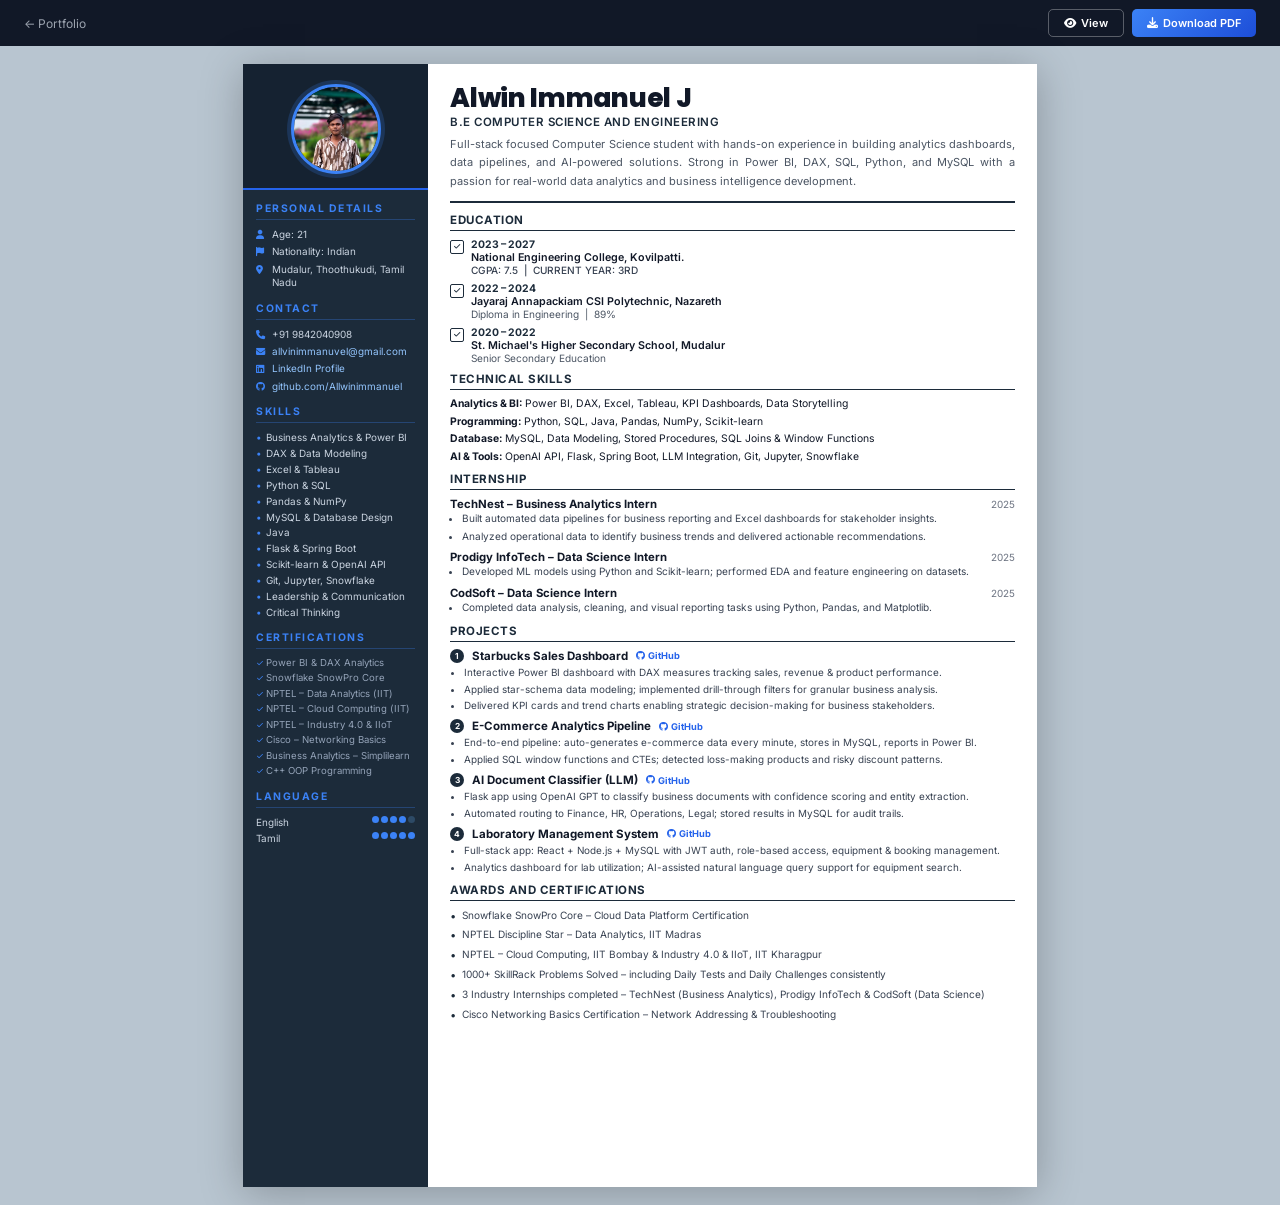
==== resume.html @ 0ce223f2 "Initial portfolio deployment - Alwin Immanuel J" ====
<!DOCTYPE html>
<html lang="en">
<head>
  <meta charset="UTF-8">
  <meta name="viewport" content="width=device-width,initial-scale=1.0">
  <title>Alwin Immanuel J – Resume</title>
  <link rel="stylesheet" href="https://cdnjs.cloudflare.com/ajax/libs/font-awesome/6.5.1/css/all.min.css">
  <link href="https://fonts.googleapis.com/css2?family=Inter:wght@300;400;500;600;700&family=Poppins:wght@600;700;800&display=swap" rel="stylesheet">
  <style>
    *{margin:0;padding:0;box-sizing:border-box;}
    body{font-family:'Inter',sans-serif;background:#b8c5d0;-webkit-font-smoothing:antialiased;}

    .bar{background:#111827;padding:9px 24px;display:flex;align-items:center;justify-content:space-between;}
    .bar a{color:#9ca3af;text-decoration:none;font-size:12px;display:flex;align-items:center;gap:6px;}
    .bar a:hover{color:#fff;}
    .bar-btns{display:flex;gap:8px;}
    .btn{padding:6px 15px;border-radius:5px;font-size:11px;font-weight:600;cursor:pointer;border:none;display:flex;align-items:center;gap:5px;font-family:inherit;transition:.2s;}
    .btn-p{background:linear-gradient(135deg,#3b82f6,#1d4ed8);color:#fff;}
    .btn-p:hover{transform:translateY(-1px);}
    .btn-o{background:transparent;color:#fff;border:1px solid rgba(255,255,255,.3);}
    .btn-o:hover{background:rgba(255,255,255,.1);}

    /* A4 */
    .page{
      width:210mm;height:297mm;
      margin:18px auto;
      background:#fff;
      box-shadow:0 6px 40px rgba(0,0,0,.25);
      display:grid;
      grid-template-columns:185px 1fr;
      overflow:hidden;
    }

    /* ═══ LEFT DARK SIDEBAR ═══ */
    .left{
      background:#1c2b3a;
      color:#fff;
      display:flex;flex-direction:column;
    }

    /* photo */
    .photo-wrap{
      display:flex;flex-direction:column;align-items:center;
      padding:20px 12px 14px;
      background:#152231;
      border-bottom:2px solid #2563eb;
    }
    .photo-wrap img{
      width:90px;height:90px;border-radius:50%;
      object-fit:cover;object-position:top center;
      border:3px solid #3b82f6;
      box-shadow:0 0 0 4px rgba(59,130,246,.2);
      display:block;
    }

    .lbody{padding:12px 13px;flex:1;}

    .s-hd{
      font-size:.65rem;font-weight:700;color:#3b82f6;
      letter-spacing:1.5px;text-transform:uppercase;
      border-bottom:1px solid rgba(59,130,246,.3);
      padding-bottom:4px;margin-bottom:8px;margin-top:12px;
    }
    .s-hd:first-child{margin-top:0;}

    /* personal details */
    .pd-item{font-size:.62rem;color:#cbd5e1;margin-bottom:4px;display:flex;gap:6px;align-items:flex-start;line-height:1.35;}
    .pd-item i{color:#3b82f6;font-size:.58rem;margin-top:2px;flex-shrink:0;width:10px;}
    .pd-item a{color:#93c5fd;text-decoration:none;word-break:break-all;}
    .pd-item a:hover{color:#fff;}

    /* skills */
    .sk-item{font-size:.62rem;color:#cbd5e1;margin-bottom:3px;padding-left:10px;position:relative;line-height:1.3;}
    .sk-item::before{content:'•';position:absolute;left:0;color:#3b82f6;}

    /* certs in left */
    .cert-l{font-size:.6rem;color:#94a3b8;margin-bottom:3px;padding-left:10px;position:relative;line-height:1.3;}
    .cert-l::before{content:'✓';position:absolute;left:0;color:#3b82f6;font-size:.55rem;}

    /* lang */
    .lang-r{display:flex;justify-content:space-between;margin-bottom:4px;}
    .lang-n{font-size:.62rem;color:#cbd5e1;}
    .dots{display:flex;gap:2px;}
    .dot{width:7px;height:7px;border-radius:50%;background:#2d4a66;}
    .dot.on{background:#3b82f6;}

    /* ═══ RIGHT WHITE ═══ */
    .right{
      background:#fff;
      padding:20px 22px 14px;
      overflow:hidden;
    }

    /* name block */
    .name-block{margin-bottom:10px;border-bottom:2px solid #1c2b3a;padding-bottom:10px;}
    .name-block h1{
      font-family:'Poppins',sans-serif;
      font-size:1.65rem;font-weight:800;
      color:#111827;letter-spacing:-.3px;line-height:1.05;
    }
    .name-block .title{
      font-size:.72rem;font-weight:600;color:#1c2b3a;
      letter-spacing:.5px;text-transform:uppercase;margin-top:3px;
    }
    .name-block .summary{
      font-size:.69rem;color:#4b5563;line-height:1.7;
      margin-top:6px;text-align:justify;
    }

    /* section */
    .sec{margin-bottom:8px;}
    .sec-t{
      font-size:.72rem;font-weight:700;color:#1c2b3a;
      text-transform:uppercase;letter-spacing:.5px;
      border-bottom:1.5px solid #1c2b3a;
      padding-bottom:3px;margin-bottom:7px;
    }

    /* education */
    .edu-row{display:flex;align-items:flex-start;gap:7px;margin-bottom:6px;}
    .edu-icon{
      width:14px;height:14px;border:1.5px solid #1c2b3a;
      border-radius:2px;flex-shrink:0;margin-top:2px;
      display:flex;align-items:center;justify-content:center;
    }
    .edu-icon i{font-size:.45rem;color:#1c2b3a;}
    .edu-body{}
    .edu-yr{font-size:.65rem;font-weight:700;color:#1c2b3a;}
    .edu-school{font-size:.67rem;font-weight:600;color:#111827;}
    .edu-deg{font-size:.63rem;color:#4b5563;}
    .edu-gpa{font-size:.63rem;color:#374151;font-weight:500;}

    /* internship */
    .int{margin-bottom:6px;}
    .int-hd{display:flex;justify-content:space-between;align-items:baseline;}
    .int-t{font-size:.71rem;font-weight:700;color:#111827;}
    .int-d{font-size:.62rem;color:#6b7280;white-space:nowrap;}
    .int-role{font-size:.63rem;color:#1d4ed8;font-weight:600;margin:1px 0 3px;}
    .int-ul{padding-left:12px;}
    .int-ul li{font-size:.63rem;color:#374151;line-height:1.55;margin-bottom:2px;}

    /* projects */
    .proj{margin-bottom:6px;}
    .proj-t{font-size:.72rem;font-weight:700;color:#111827;display:flex;align-items:center;gap:8px;flex-wrap:wrap;}
    .proj-num{
      background:#1c2b3a;color:#fff;
      font-size:.52rem;font-weight:700;
      width:14px;height:14px;border-radius:50%;
      display:inline-flex;align-items:center;justify-content:center;flex-shrink:0;
    }
    .proj-gh{font-size:.58rem;color:#2563eb;text-decoration:none;display:inline-flex;align-items:center;gap:3px;}
    .proj-gh:hover{text-decoration:underline;}
    .proj-ul{padding-left:14px;margin-top:2px;}
    .proj-ul li{font-size:.62rem;color:#374151;line-height:1.5;margin-bottom:2px;}

    /* skills right */
    .skill-cat{font-size:.65rem;color:#111827;margin-bottom:3px;line-height:1.4;}
    .skill-cat strong{font-weight:700;}

    /* achievements & certs right */
    .ach-item{font-size:.63rem;color:#374151;margin-bottom:3px;display:flex;gap:6px;line-height:1.5;}
    .ach-item::before{content:'•';color:#1c2b3a;font-size:.7rem;flex-shrink:0;}

    @media print{
      body{background:#fff;}
      .bar{display:none;}
      .page{margin:0;box-shadow:none;width:210mm;height:297mm;}
      @page{margin:0;size:A4;}
      .left,.photo-wrap{-webkit-print-color-adjust:exact;print-color-adjust:exact;}
    }
  </style>
</head>
<body>

<div class="bar">
  <a href="index.html">&#8592; Portfolio</a>
  <div class="bar-btns">
    <button class="btn btn-o" onclick="window.print()"><i class="fas fa-eye"></i> View</button>
    <button class="btn btn-p" onclick="window.print()"><i class="fas fa-download"></i> Download PDF</button>
  </div>
</div>

<div class="page">

  <!-- ═══ LEFT ═══ -->
  <div class="left">
    <div class="photo-wrap">
      <img src="assets/profile.jpg" alt="Alwin Immanuel J"
        onerror="this.src='https://ui-avatars.com/api/?name=Alwin+J&size=90&background=152231&color=3b82f6&bold=true'">
    </div>

    <div class="lbody">

      <div class="s-hd">Personal Details</div>
      <div class="pd-item"><i class="fas fa-user"></i><span>Age: 21</span></div>
      <div class="pd-item"><i class="fas fa-flag"></i><span>Nationality: Indian</span></div>
      <div class="pd-item"><i class="fas fa-map-marker-alt"></i><span>Mudalur, Thoothukudi, Tamil Nadu</span></div>

      <div class="s-hd">Contact</div>
      <div class="pd-item"><i class="fas fa-phone"></i><span>+91 9842040908</span></div>
      <div class="pd-item"><i class="fas fa-envelope"></i><a href="mailto:allvinimmanuvel@gmail.com">allvinimmanuvel@gmail.com</a></div>
      <div class="pd-item"><i class="fab fa-linkedin"></i><a href="https://linkedin.com/in/allvin-immanuvel-0a8517360" target="_blank">LinkedIn Profile</a></div>
      <div class="pd-item"><i class="fab fa-github"></i><a href="https://github.com/Allwinimmanuel" target="_blank">github.com/Allwinimmanuel</a></div>

      <div class="s-hd">Skills</div>
      <div class="sk-item">Business Analytics &amp; Power BI</div>
      <div class="sk-item">DAX &amp; Data Modeling</div>
      <div class="sk-item">Excel &amp; Tableau</div>
      <div class="sk-item">Python &amp; SQL</div>
      <div class="sk-item">Pandas &amp; NumPy</div>
      <div class="sk-item">MySQL &amp; Database Design</div>
      <div class="sk-item">Java</div>
      <div class="sk-item">Flask &amp; Spring Boot</div>
      <div class="sk-item">Scikit-learn &amp; OpenAI API</div>
      <div class="sk-item">Git, Jupyter, Snowflake</div>
      <div class="sk-item">Leadership &amp; Communication</div>
      <div class="sk-item">Critical Thinking</div>

      <div class="s-hd">Certifications</div>
      <div class="cert-l">Power BI &amp; DAX Analytics</div>
      <div class="cert-l">Snowflake SnowPro Core</div>
      <div class="cert-l">NPTEL – Data Analytics (IIT)</div>
      <div class="cert-l">NPTEL – Cloud Computing (IIT)</div>
      <div class="cert-l">NPTEL – Industry 4.0 &amp; IIoT</div>
      <div class="cert-l">Cisco – Networking Basics</div>
      <div class="cert-l">Business Analytics – Simplilearn</div>
      <div class="cert-l">C++ OOP Programming</div>

      <div class="s-hd">Language</div>
      <div class="lang-r"><span class="lang-n">English</span><div class="dots"><div class="dot on"></div><div class="dot on"></div><div class="dot on"></div><div class="dot on"></div><div class="dot"></div></div></div>
      <div class="lang-r"><span class="lang-n">Tamil</span><div class="dots"><div class="dot on"></div><div class="dot on"></div><div class="dot on"></div><div class="dot on"></div><div class="dot on"></div></div></div>

    </div>
  </div>

  <!-- ═══ RIGHT ═══ -->
  <div class="right">

    <div class="name-block">
      <h1>Alwin Immanuel J</h1>
      <div class="title">B.E Computer Science And Engineering</div>
      <div class="summary">Full-stack focused Computer Science student with hands-on experience in building analytics dashboards, data pipelines, and AI-powered solutions. Strong in Power BI, DAX, SQL, Python, and MySQL with a passion for real-world data analytics and business intelligence development.</div>
    </div>

    <div class="sec">
      <div class="sec-t">Education</div>
      <div class="edu-row">
        <div class="edu-icon"><i class="fas fa-check"></i></div>
        <div class="edu-body">
          <div class="edu-yr">2023 – 2027</div>
          <div class="edu-school">National Engineering College, Kovilpatti.</div>
          <div class="edu-gpa">CGPA: 7.5 &nbsp;|&nbsp; CURRENT YEAR: 3RD</div>
        </div>
      </div>
      <div class="edu-row">
        <div class="edu-icon"><i class="fas fa-check"></i></div>
        <div class="edu-body">
          <div class="edu-yr">2022 – 2024</div>
          <div class="edu-school">Jayaraj Annapackiam CSI Polytechnic, Nazareth</div>
          <div class="edu-deg">Diploma in Engineering &nbsp;|&nbsp; 89%</div>
        </div>
      </div>
      <div class="edu-row">
        <div class="edu-icon"><i class="fas fa-check"></i></div>
        <div class="edu-body">
          <div class="edu-yr">2020 – 2022</div>
          <div class="edu-school">St. Michael's Higher Secondary School, Mudalur</div>
          <div class="edu-deg">Senior Secondary Education</div>
        </div>
      </div>
    </div>

    <div class="sec">
      <div class="sec-t">Technical Skills</div>
      <div class="skill-cat"><strong>Analytics &amp; BI:</strong> Power BI, DAX, Excel, Tableau, KPI Dashboards, Data Storytelling</div>
      <div class="skill-cat"><strong>Programming:</strong> Python, SQL, Java, Pandas, NumPy, Scikit-learn</div>
      <div class="skill-cat"><strong>Database:</strong> MySQL, Data Modeling, Stored Procedures, SQL Joins &amp; Window Functions</div>
      <div class="skill-cat"><strong>AI &amp; Tools:</strong> OpenAI API, Flask, Spring Boot, LLM Integration, Git, Jupyter, Snowflake</div>
    </div>

    <div class="sec">
      <div class="sec-t">Internship</div>
      <div class="int">
        <div class="int-hd"><span class="int-t">TechNest – Business Analytics Intern</span><span class="int-d">2025</span></div>
        <ul class="int-ul">
          <li>Built automated data pipelines for business reporting and Excel dashboards for stakeholder insights.</li>
          <li>Analyzed operational data to identify business trends and delivered actionable recommendations.</li>
        </ul>
      </div>
      <div class="int">
        <div class="int-hd"><span class="int-t">Prodigy InfoTech – Data Science Intern</span><span class="int-d">2025</span></div>
        <ul class="int-ul">
          <li>Developed ML models using Python and Scikit-learn; performed EDA and feature engineering on datasets.</li>
        </ul>
      </div>
      <div class="int">
        <div class="int-hd"><span class="int-t">CodSoft – Data Science Intern</span><span class="int-d">2025</span></div>
        <ul class="int-ul">
          <li>Completed data analysis, cleaning, and visual reporting tasks using Python, Pandas, and Matplotlib.</li>
        </ul>
      </div>
    </div>

    <div class="sec">
      <div class="sec-t">Projects</div>

      <div class="proj">
        <div class="proj-t"><span class="proj-num">1</span> Starbucks Sales Dashboard <a class="proj-gh" href="https://github.com/Allwinimmanuel/Starbucks_dashboard" target="_blank"><i class="fab fa-github"></i> GitHub</a></div>
        <ul class="proj-ul">
          <li>Interactive Power BI dashboard with DAX measures tracking sales, revenue &amp; product performance.</li>
          <li>Applied star-schema data modeling; implemented drill-through filters for granular business analysis.</li>
          <li>Delivered KPI cards and trend charts enabling strategic decision-making for business stakeholders.</li>
        </ul>
      </div>

      <div class="proj">
        <div class="proj-t"><span class="proj-num">2</span> E-Commerce Analytics Pipeline <a class="proj-gh" href="https://github.com/Allwinimmanuel/MCP-PROJECT" target="_blank"><i class="fab fa-github"></i> GitHub</a></div>
        <ul class="proj-ul">
          <li>End-to-end pipeline: auto-generates e-commerce data every minute, stores in MySQL, reports in Power BI.</li>
          <li>Applied SQL window functions and CTEs; detected loss-making products and risky discount patterns.</li>
        </ul>
      </div>

      <div class="proj">
        <div class="proj-t"><span class="proj-num">3</span> AI Document Classifier (LLM) <a class="proj-gh" href="https://github.com/Allwinimmanuel/Document-classifier-llm" target="_blank"><i class="fab fa-github"></i> GitHub</a></div>
        <ul class="proj-ul">
          <li>Flask app using OpenAI GPT to classify business documents with confidence scoring and entity extraction.</li>
          <li>Automated routing to Finance, HR, Operations, Legal; stored results in MySQL for audit trails.</li>
        </ul>
      </div>

      <div class="proj">
        <div class="proj-t"><span class="proj-num">4</span> Laboratory Management System <a class="proj-gh" href="https://github.com/Allwinimmanuel/LabMS---Laboratory-Management-System" target="_blank"><i class="fab fa-github"></i> GitHub</a></div>
        <ul class="proj-ul">
          <li>Full-stack app: React + Node.js + MySQL with JWT auth, role-based access, equipment &amp; booking management.</li>
          <li>Analytics dashboard for lab utilization; AI-assisted natural language query support for equipment search.</li>
        </ul>
      </div>
    </div>

    <div class="sec">
      <div class="sec-t">Awards and Certifications</div>
      <div class="ach-item">Snowflake SnowPro Core – Cloud Data Platform Certification</div>
      <div class="ach-item">NPTEL Discipline Star – Data Analytics, IIT Madras</div>
      <div class="ach-item">NPTEL – Cloud Computing, IIT Bombay &amp; Industry 4.0 &amp; IIoT, IIT Kharagpur</div>
      <div class="ach-item">1000+ SkillRack Problems Solved – including Daily Tests and Daily Challenges consistently</div>
      <div class="ach-item">3 Industry Internships completed – TechNest (Business Analytics), Prodigy InfoTech &amp; CodSoft (Data Science)</div>
      <div class="ach-item">Cisco Networking Basics Certification – Network Addressing &amp; Troubleshooting</div>
    </div>

  </div>
</div>

<script>
function downloadResume(){ window.print(); }
</script>
</body>
</html>
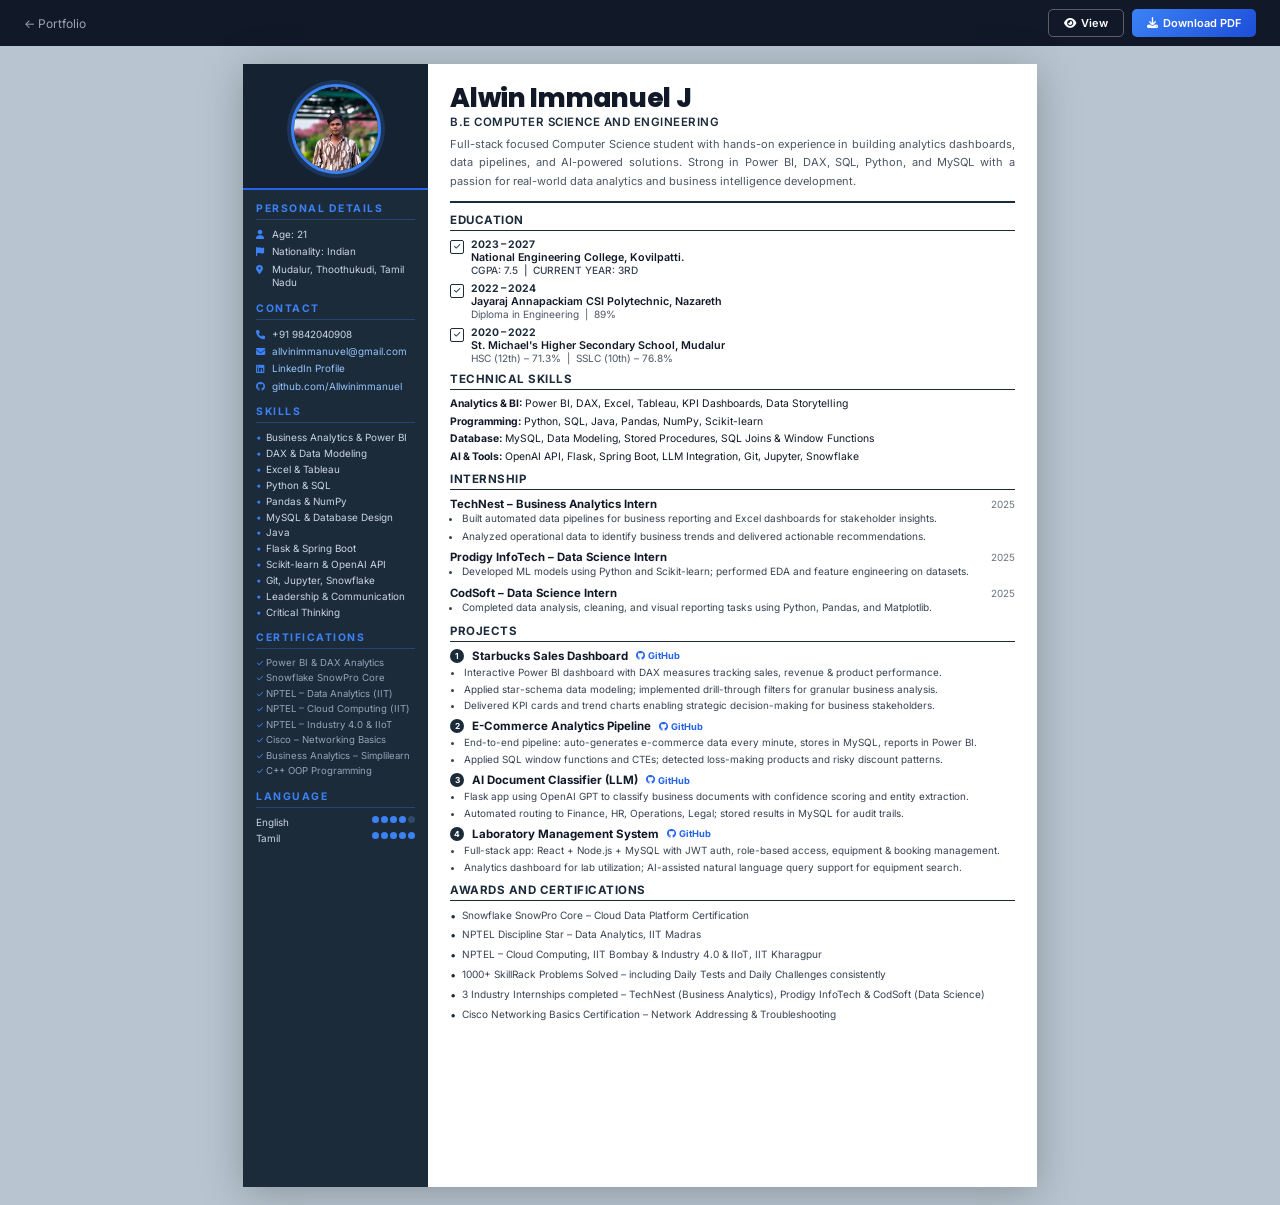
==== commit f1c9d48a: "Update school SSLC 76.8% and HSC 71.3%" ====
--- a/resume.html
+++ b/resume.html
@@ -265,7 +265,7 @@
         <div class="edu-body">
           <div class="edu-yr">2020 – 2022</div>
           <div class="edu-school">St. Michael's Higher Secondary School, Mudalur</div>
-          <div class="edu-deg">Senior Secondary Education</div>
+          <div class="edu-deg">HSC (12th) – 71.3% &nbsp;|&nbsp; SSLC (10th) – 76.8%</div>
         </div>
       </div>
     </div>
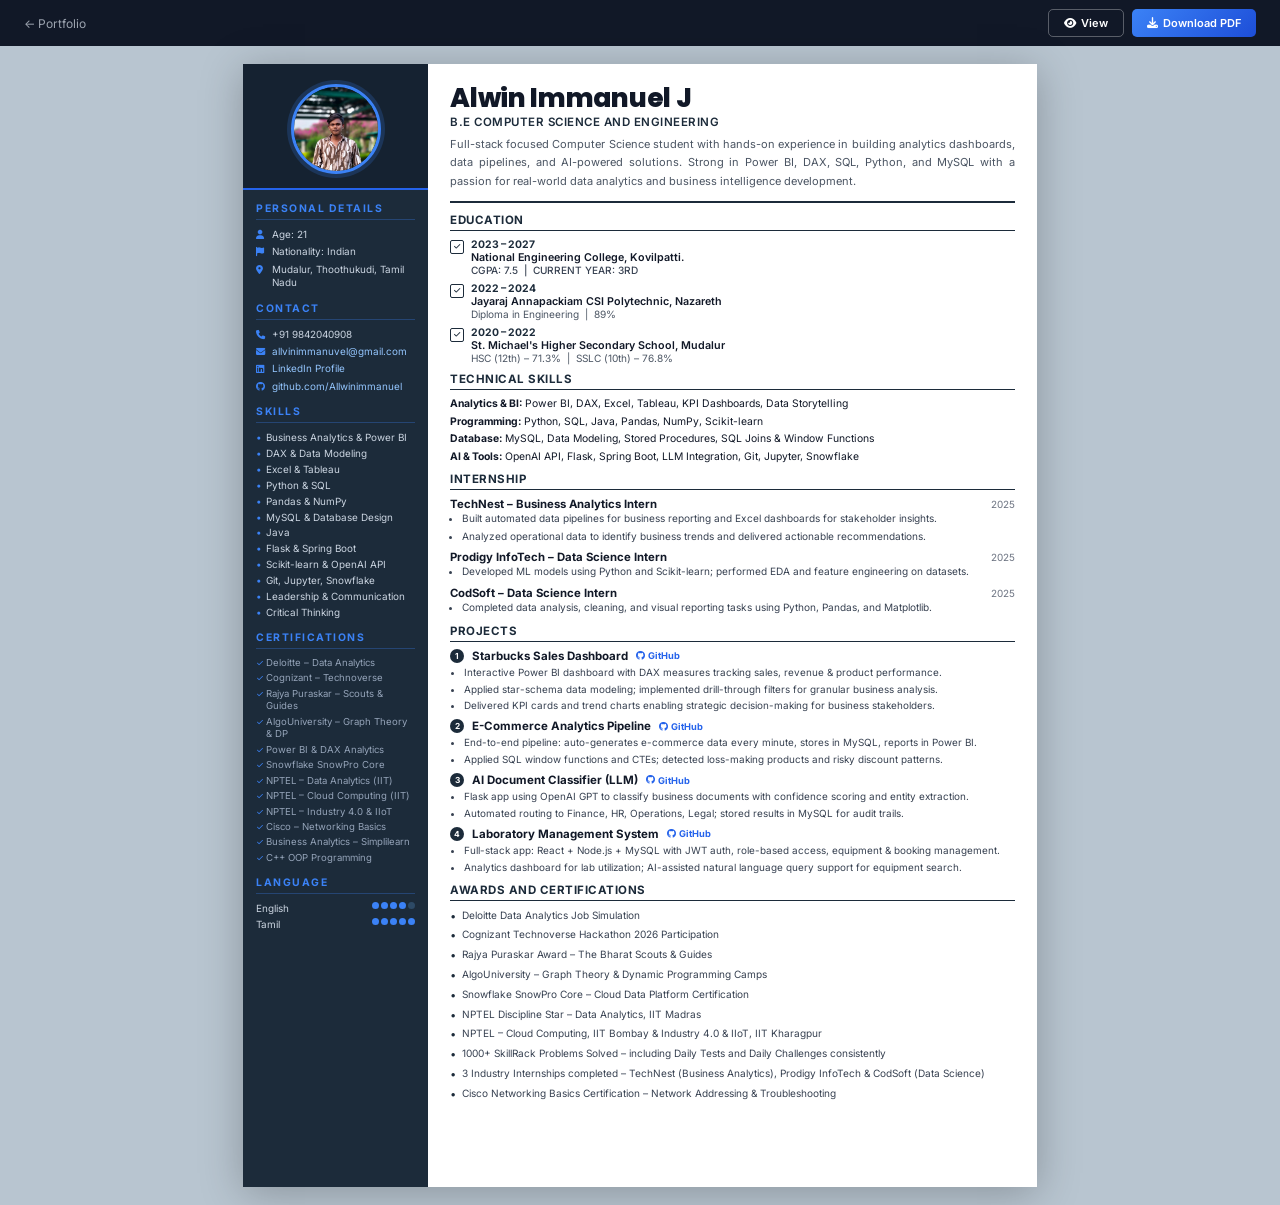
==== commit d355690e: "Update resume.html with new certificates" ====
--- a/resume.html
+++ b/resume.html
@@ -217,6 +217,10 @@
       <div class="sk-item">Critical Thinking</div>
 
       <div class="s-hd">Certifications</div>
+      <div class="cert-l">Deloitte – Data Analytics</div>
+      <div class="cert-l">Cognizant – Technoverse</div>
+      <div class="cert-l">Rajya Puraskar – Scouts &amp; Guides</div>
+      <div class="cert-l">AlgoUniversity – Graph Theory &amp; DP</div>
       <div class="cert-l">Power BI &amp; DAX Analytics</div>
       <div class="cert-l">Snowflake SnowPro Core</div>
       <div class="cert-l">NPTEL – Data Analytics (IIT)</div>
@@ -340,6 +344,10 @@
 
     <div class="sec">
       <div class="sec-t">Awards and Certifications</div>
+      <div class="ach-item">Deloitte Data Analytics Job Simulation</div>
+      <div class="ach-item">Cognizant Technoverse Hackathon 2026 Participation</div>
+      <div class="ach-item">Rajya Puraskar Award – The Bharat Scouts &amp; Guides</div>
+      <div class="ach-item">AlgoUniversity – Graph Theory &amp; Dynamic Programming Camps</div>
       <div class="ach-item">Snowflake SnowPro Core – Cloud Data Platform Certification</div>
       <div class="ach-item">NPTEL Discipline Star – Data Analytics, IIT Madras</div>
       <div class="ach-item">NPTEL – Cloud Computing, IIT Bombay &amp; Industry 4.0 &amp; IIoT, IIT Kharagpur</div>
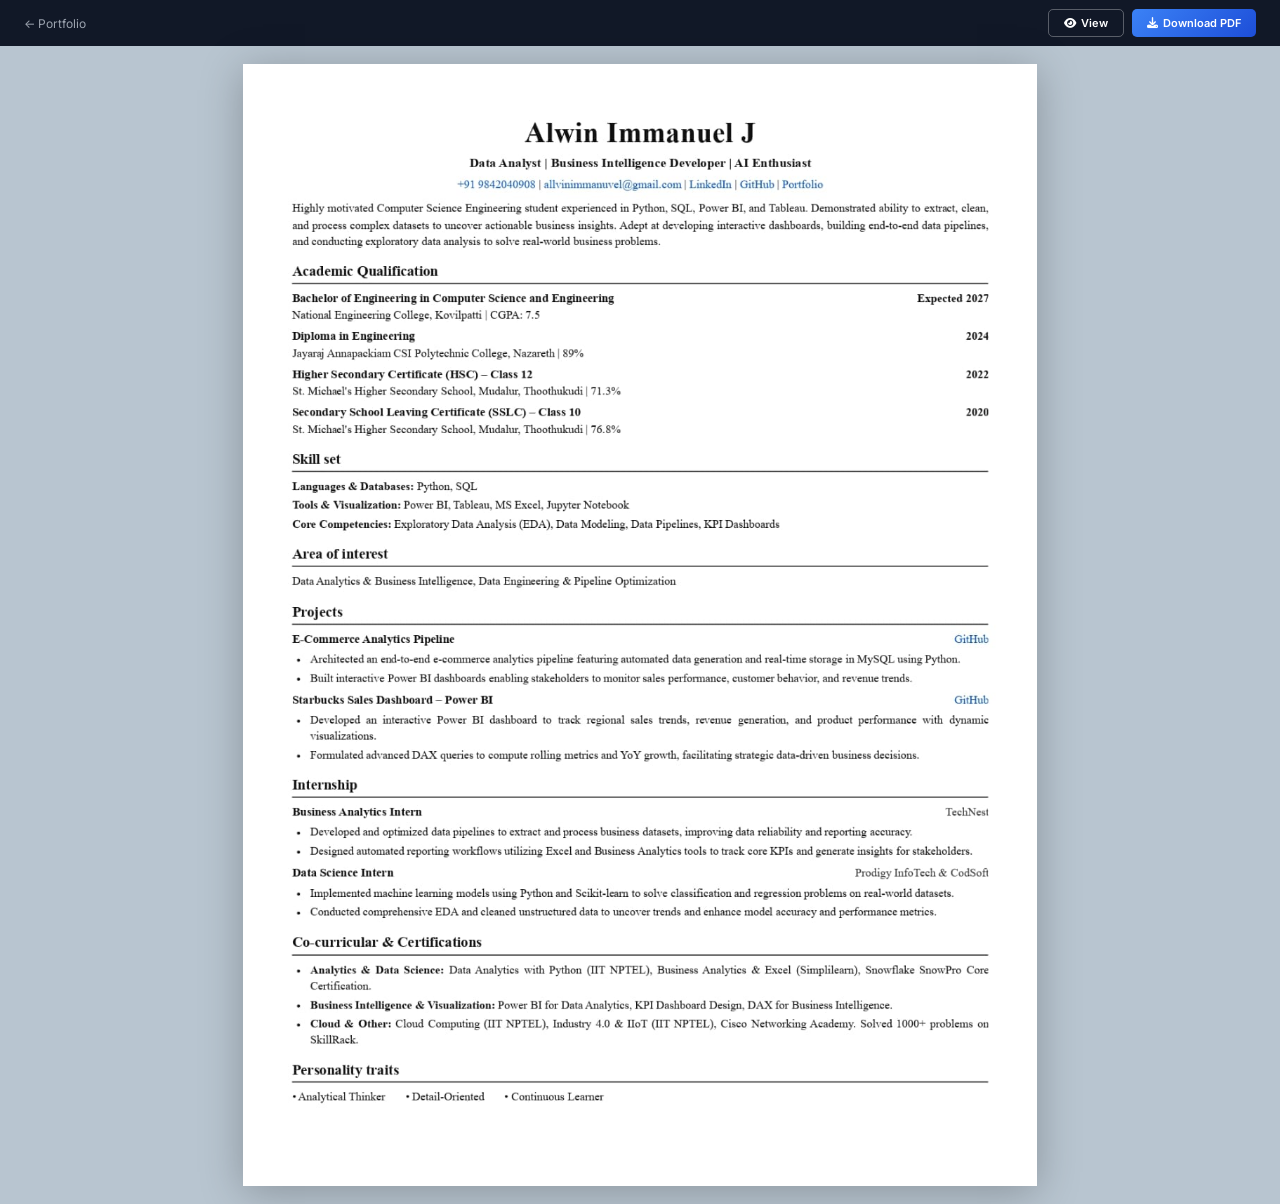
==== commit bb056f1a: "Update profile and resume images" ====
--- a/resume.html
+++ b/resume.html
@@ -1,366 +1,514 @@
 <!DOCTYPE html>
 <html lang="en">
+
 <head>
   <meta charset="UTF-8">
   <meta name="viewport" content="width=device-width,initial-scale=1.0">
   <title>Alwin Immanuel J – Resume</title>
   <link rel="stylesheet" href="https://cdnjs.cloudflare.com/ajax/libs/font-awesome/6.5.1/css/all.min.css">
-  <link href="https://fonts.googleapis.com/css2?family=Inter:wght@300;400;500;600;700&family=Poppins:wght@600;700;800&display=swap" rel="stylesheet">
+  <link
+    href="https://fonts.googleapis.com/css2?family=Inter:wght@300;400;500;600;700&family=Poppins:wght@600;700;800&display=swap"
+    rel="stylesheet">
   <style>
-    *{margin:0;padding:0;box-sizing:border-box;}
-    body{font-family:'Inter',sans-serif;background:#b8c5d0;-webkit-font-smoothing:antialiased;}
-
-    .bar{background:#111827;padding:9px 24px;display:flex;align-items:center;justify-content:space-between;}
-    .bar a{color:#9ca3af;text-decoration:none;font-size:12px;display:flex;align-items:center;gap:6px;}
-    .bar a:hover{color:#fff;}
-    .bar-btns{display:flex;gap:8px;}
-    .btn{padding:6px 15px;border-radius:5px;font-size:11px;font-weight:600;cursor:pointer;border:none;display:flex;align-items:center;gap:5px;font-family:inherit;transition:.2s;}
-    .btn-p{background:linear-gradient(135deg,#3b82f6,#1d4ed8);color:#fff;}
-    .btn-p:hover{transform:translateY(-1px);}
-    .btn-o{background:transparent;color:#fff;border:1px solid rgba(255,255,255,.3);}
-    .btn-o:hover{background:rgba(255,255,255,.1);}
+    * {
+      margin: 0;
+      padding: 0;
+      box-sizing: border-box;
+    }
+
+    body {
+      font-family: 'Inter', sans-serif;
+      background: #b8c5d0;
+      -webkit-font-smoothing: antialiased;
+    }
+
+    .bar {
+      background: #111827;
+      padding: 9px 24px;
+      display: flex;
+      align-items: center;
+      justify-content: space-between;
+    }
+
+    .bar a {
+      color: #9ca3af;
+      text-decoration: none;
+      font-size: 12px;
+      display: flex;
+      align-items: center;
+      gap: 6px;
+    }
+
+    .bar a:hover {
+      color: #fff;
+    }
+
+    .bar-btns {
+      display: flex;
+      gap: 8px;
+    }
+
+    .btn {
+      padding: 6px 15px;
+      border-radius: 5px;
+      font-size: 11px;
+      font-weight: 600;
+      cursor: pointer;
+      border: none;
+      display: flex;
+      align-items: center;
+      gap: 5px;
+      font-family: inherit;
+      transition: .2s;
+    }
+
+    .btn-p {
+      background: linear-gradient(135deg, #3b82f6, #1d4ed8);
+      color: #fff;
+    }
+
+    .btn-p:hover {
+      transform: translateY(-1px);
+    }
+
+    .btn-o {
+      background: transparent;
+      color: #fff;
+      border: 1px solid rgba(255, 255, 255, .3);
+    }
+
+    .btn-o:hover {
+      background: rgba(255, 255, 255, .1);
+    }
 
     /* A4 */
-    .page{
-      width:210mm;height:297mm;
-      margin:18px auto;
-      background:#fff;
-      box-shadow:0 6px 40px rgba(0,0,0,.25);
-      display:grid;
-      grid-template-columns:185px 1fr;
-      overflow:hidden;
-    }
+    .page {
+      width: 210mm;
+      max-width: 100%;
+      margin: 18px auto;
+      background: #fff;
+      box-shadow: 0 6px 40px rgba(0, 0, 0, .25);
+      overflow: hidden;}
 
     /* ═══ LEFT DARK SIDEBAR ═══ */
-    .left{
-      background:#1c2b3a;
-      color:#fff;
-      display:flex;flex-direction:column;
+    .left {
+      background: #1c2b3a;
+      color: #fff;
+      display: flex;
+      flex-direction: column;
     }
 
     /* photo */
-    .photo-wrap{
-      display:flex;flex-direction:column;align-items:center;
-      padding:20px 12px 14px;
-      background:#152231;
-      border-bottom:2px solid #2563eb;
-    }
-    .photo-wrap img{
-      width:90px;height:90px;border-radius:50%;
-      object-fit:cover;object-position:top center;
-      border:3px solid #3b82f6;
-      box-shadow:0 0 0 4px rgba(59,130,246,.2);
-      display:block;
-    }
-
-    .lbody{padding:12px 13px;flex:1;}
-
-    .s-hd{
-      font-size:.65rem;font-weight:700;color:#3b82f6;
-      letter-spacing:1.5px;text-transform:uppercase;
-      border-bottom:1px solid rgba(59,130,246,.3);
-      padding-bottom:4px;margin-bottom:8px;margin-top:12px;
-    }
-    .s-hd:first-child{margin-top:0;}
+    .photo-wrap {
+      display: flex;
+      flex-direction: column;
+      align-items: center;
+      padding: 20px 12px 14px;
+      background: #152231;
+      border-bottom: 2px solid #2563eb;
+    }
+
+    .photo-wrap img {
+      width: 90px;
+      height: 90px;
+      border-radius: 50%;
+      object-fit: cover;
+      object-position: top center;
+      border: 3px solid #3b82f6;
+      box-shadow: 0 0 0 4px rgba(59, 130, 246, .2);
+      display: block;
+    }
+
+    .lbody {
+      padding: 12px 13px;
+      flex: 1;
+    }
+
+    .s-hd {
+      font-size: .65rem;
+      font-weight: 700;
+      color: #3b82f6;
+      letter-spacing: 1.5px;
+      text-transform: uppercase;
+      border-bottom: 1px solid rgba(59, 130, 246, .3);
+      padding-bottom: 4px;
+      margin-bottom: 8px;
+      margin-top: 12px;
+    }
+
+    .s-hd:first-child {
+      margin-top: 0;
+    }
 
     /* personal details */
-    .pd-item{font-size:.62rem;color:#cbd5e1;margin-bottom:4px;display:flex;gap:6px;align-items:flex-start;line-height:1.35;}
-    .pd-item i{color:#3b82f6;font-size:.58rem;margin-top:2px;flex-shrink:0;width:10px;}
-    .pd-item a{color:#93c5fd;text-decoration:none;word-break:break-all;}
-    .pd-item a:hover{color:#fff;}
+    .pd-item {
+      font-size: .62rem;
+      color: #cbd5e1;
+      margin-bottom: 4px;
+      display: flex;
+      gap: 6px;
+      align-items: flex-start;
+      line-height: 1.35;
+    }
+
+    .pd-item i {
+      color: #3b82f6;
+      font-size: .58rem;
+      margin-top: 2px;
+      flex-shrink: 0;
+      width: 10px;
+    }
+
+    .pd-item a {
+      color: #93c5fd;
+      text-decoration: none;
+      word-break: break-all;
+    }
+
+    .pd-item a:hover {
+      color: #fff;
+    }
 
     /* skills */
-    .sk-item{font-size:.62rem;color:#cbd5e1;margin-bottom:3px;padding-left:10px;position:relative;line-height:1.3;}
-    .sk-item::before{content:'•';position:absolute;left:0;color:#3b82f6;}
+    .sk-item {
+      font-size: .62rem;
+      color: #cbd5e1;
+      margin-bottom: 3px;
+      padding-left: 10px;
+      position: relative;
+      line-height: 1.3;
+    }
+
+    .sk-item::before {
+      content: '•';
+      position: absolute;
+      left: 0;
+      color: #3b82f6;
+    }
 
     /* certs in left */
-    .cert-l{font-size:.6rem;color:#94a3b8;margin-bottom:3px;padding-left:10px;position:relative;line-height:1.3;}
-    .cert-l::before{content:'✓';position:absolute;left:0;color:#3b82f6;font-size:.55rem;}
+    .cert-l {
+      font-size: .6rem;
+      color: #94a3b8;
+      margin-bottom: 3px;
+      padding-left: 10px;
+      position: relative;
+      line-height: 1.3;
+    }
+
+    .cert-l::before {
+      content: '✓';
+      position: absolute;
+      left: 0;
+      color: #3b82f6;
+      font-size: .55rem;
+    }
 
     /* lang */
-    .lang-r{display:flex;justify-content:space-between;margin-bottom:4px;}
-    .lang-n{font-size:.62rem;color:#cbd5e1;}
-    .dots{display:flex;gap:2px;}
-    .dot{width:7px;height:7px;border-radius:50%;background:#2d4a66;}
-    .dot.on{background:#3b82f6;}
+    .lang-r {
+      display: flex;
+      justify-content: space-between;
+      margin-bottom: 4px;
+    }
+
+    .lang-n {
+      font-size: .62rem;
+      color: #cbd5e1;
+    }
+
+    .dots {
+      display: flex;
+      gap: 2px;
+    }
+
+    .dot {
+      width: 7px;
+      height: 7px;
+      border-radius: 50%;
+      background: #2d4a66;
+    }
+
+    .dot.on {
+      background: #3b82f6;
+    }
 
     /* ═══ RIGHT WHITE ═══ */
-    .right{
-      background:#fff;
-      padding:20px 22px 14px;
-      overflow:hidden;
+    .right {
+      background: #fff;
+      padding: 20px 22px 14px;
+      overflow: hidden;
     }
 
     /* name block */
-    .name-block{margin-bottom:10px;border-bottom:2px solid #1c2b3a;padding-bottom:10px;}
-    .name-block h1{
-      font-family:'Poppins',sans-serif;
-      font-size:1.65rem;font-weight:800;
-      color:#111827;letter-spacing:-.3px;line-height:1.05;
-    }
-    .name-block .title{
-      font-size:.72rem;font-weight:600;color:#1c2b3a;
-      letter-spacing:.5px;text-transform:uppercase;margin-top:3px;
-    }
-    .name-block .summary{
-      font-size:.69rem;color:#4b5563;line-height:1.7;
-      margin-top:6px;text-align:justify;
+    .name-block {
+      margin-bottom: 10px;
+      border-bottom: 2px solid #1c2b3a;
+      padding-bottom: 10px;
+    }
+
+    .name-block h1 {
+      font-family: 'Poppins', sans-serif;
+      font-size: 1.65rem;
+      font-weight: 800;
+      color: #111827;
+      letter-spacing: -.3px;
+      line-height: 1.05;
+    }
+
+    .name-block .title {
+      font-size: .72rem;
+      font-weight: 600;
+      color: #1c2b3a;
+      letter-spacing: .5px;
+      text-transform: uppercase;
+      margin-top: 3px;
+    }
+
+    .name-block .summary {
+      font-size: .69rem;
+      color: #4b5563;
+      line-height: 1.7;
+      margin-top: 6px;
+      text-align: justify;
     }
 
     /* section */
-    .sec{margin-bottom:8px;}
-    .sec-t{
-      font-size:.72rem;font-weight:700;color:#1c2b3a;
-      text-transform:uppercase;letter-spacing:.5px;
-      border-bottom:1.5px solid #1c2b3a;
-      padding-bottom:3px;margin-bottom:7px;
+    .sec {
+      margin-bottom: 8px;
+    }
+
+    .sec-t {
+      font-size: .72rem;
+      font-weight: 700;
+      color: #1c2b3a;
+      text-transform: uppercase;
+      letter-spacing: .5px;
+      border-bottom: 1.5px solid #1c2b3a;
+      padding-bottom: 3px;
+      margin-bottom: 7px;
     }
 
     /* education */
-    .edu-row{display:flex;align-items:flex-start;gap:7px;margin-bottom:6px;}
-    .edu-icon{
-      width:14px;height:14px;border:1.5px solid #1c2b3a;
-      border-radius:2px;flex-shrink:0;margin-top:2px;
-      display:flex;align-items:center;justify-content:center;
-    }
-    .edu-icon i{font-size:.45rem;color:#1c2b3a;}
-    .edu-body{}
-    .edu-yr{font-size:.65rem;font-weight:700;color:#1c2b3a;}
-    .edu-school{font-size:.67rem;font-weight:600;color:#111827;}
-    .edu-deg{font-size:.63rem;color:#4b5563;}
-    .edu-gpa{font-size:.63rem;color:#374151;font-weight:500;}
+    .edu-row {
+      display: flex;
+      align-items: flex-start;
+      gap: 7px;
+      margin-bottom: 6px;
+    }
+
+    .edu-icon {
+      width: 14px;
+      height: 14px;
+      border: 1.5px solid #1c2b3a;
+      border-radius: 2px;
+      flex-shrink: 0;
+      margin-top: 2px;
+      display: flex;
+      align-items: center;
+      justify-content: center;
+    }
+
+    .edu-icon i {
+      font-size: .45rem;
+      color: #1c2b3a;
+    }
+
+    .edu-body {}
+
+    .edu-yr {
+      font-size: .65rem;
+      font-weight: 700;
+      color: #1c2b3a;
+    }
+
+    .edu-school {
+      font-size: .67rem;
+      font-weight: 600;
+      color: #111827;
+    }
+
+    .edu-deg {
+      font-size: .63rem;
+      color: #4b5563;
+    }
+
+    .edu-gpa {
+      font-size: .63rem;
+      color: #374151;
+      font-weight: 500;
+    }
 
     /* internship */
-    .int{margin-bottom:6px;}
-    .int-hd{display:flex;justify-content:space-between;align-items:baseline;}
-    .int-t{font-size:.71rem;font-weight:700;color:#111827;}
-    .int-d{font-size:.62rem;color:#6b7280;white-space:nowrap;}
-    .int-role{font-size:.63rem;color:#1d4ed8;font-weight:600;margin:1px 0 3px;}
-    .int-ul{padding-left:12px;}
-    .int-ul li{font-size:.63rem;color:#374151;line-height:1.55;margin-bottom:2px;}
+    .int {
+      margin-bottom: 6px;
+    }
+
+    .int-hd {
+      display: flex;
+      justify-content: space-between;
+      align-items: baseline;
+    }
+
+    .int-t {
+      font-size: .71rem;
+      font-weight: 700;
+      color: #111827;
+    }
+
+    .int-d {
+      font-size: .62rem;
+      color: #6b7280;
+      white-space: nowrap;
+    }
+
+    .int-role {
+      font-size: .63rem;
+      color: #1d4ed8;
+      font-weight: 600;
+      margin: 1px 0 3px;
+    }
+
+    .int-ul {
+      padding-left: 12px;
+    }
+
+    .int-ul li {
+      font-size: .63rem;
+      color: #374151;
+      line-height: 1.55;
+      margin-bottom: 2px;
+    }
 
     /* projects */
-    .proj{margin-bottom:6px;}
-    .proj-t{font-size:.72rem;font-weight:700;color:#111827;display:flex;align-items:center;gap:8px;flex-wrap:wrap;}
-    .proj-num{
-      background:#1c2b3a;color:#fff;
-      font-size:.52rem;font-weight:700;
-      width:14px;height:14px;border-radius:50%;
-      display:inline-flex;align-items:center;justify-content:center;flex-shrink:0;
-    }
-    .proj-gh{font-size:.58rem;color:#2563eb;text-decoration:none;display:inline-flex;align-items:center;gap:3px;}
-    .proj-gh:hover{text-decoration:underline;}
-    .proj-ul{padding-left:14px;margin-top:2px;}
-    .proj-ul li{font-size:.62rem;color:#374151;line-height:1.5;margin-bottom:2px;}
+    .proj {
+      margin-bottom: 6px;
+    }
+
+    .proj-t {
+      font-size: .72rem;
+      font-weight: 700;
+      color: #111827;
+      display: flex;
+      align-items: center;
+      gap: 8px;
+      flex-wrap: wrap;
+    }
+
+    .proj-num {
+      background: #1c2b3a;
+      color: #fff;
+      font-size: .52rem;
+      font-weight: 700;
+      width: 14px;
+      height: 14px;
+      border-radius: 50%;
+      display: inline-flex;
+      align-items: center;
+      justify-content: center;
+      flex-shrink: 0;
+    }
+
+    .proj-gh {
+      font-size: .58rem;
+      color: #2563eb;
+      text-decoration: none;
+      display: inline-flex;
+      align-items: center;
+      gap: 3px;
+    }
+
+    .proj-gh:hover {
+      text-decoration: underline;
+    }
+
+    .proj-ul {
+      padding-left: 14px;
+      margin-top: 2px;
+    }
+
+    .proj-ul li {
+      font-size: .62rem;
+      color: #374151;
+      line-height: 1.5;
+      margin-bottom: 2px;
+    }
 
     /* skills right */
-    .skill-cat{font-size:.65rem;color:#111827;margin-bottom:3px;line-height:1.4;}
-    .skill-cat strong{font-weight:700;}
+    .skill-cat {
+      font-size: .65rem;
+      color: #111827;
+      margin-bottom: 3px;
+      line-height: 1.4;
+    }
+
+    .skill-cat strong {
+      font-weight: 700;
+    }
 
     /* achievements & certs right */
-    .ach-item{font-size:.63rem;color:#374151;margin-bottom:3px;display:flex;gap:6px;line-height:1.5;}
-    .ach-item::before{content:'•';color:#1c2b3a;font-size:.7rem;flex-shrink:0;}
-
-    @media print{
-      body{background:#fff;}
-      .bar{display:none;}
-      .page{margin:0;box-shadow:none;width:210mm;height:297mm;}
-      @page{margin:0;size:A4;}
-      .left,.photo-wrap{-webkit-print-color-adjust:exact;print-color-adjust:exact;}
+    .ach-item {
+      font-size: .63rem;
+      color: #374151;
+      margin-bottom: 3px;
+      display: flex;
+      gap: 6px;
+      line-height: 1.5;
+    }
+
+    .ach-item::before {
+      content: '•';
+      color: #1c2b3a;
+      font-size: .7rem;
+      flex-shrink: 0;
+    }
+
+    @media print {
+      body {
+        background: #fff;
+      }
+
+      .bar {
+        display: none;
+      }
+
+      .page {
+        margin: 0;
+        box-shadow: none;
+        width: 210mm;
+        height: auto;
+      }
+
+      @page {
+        margin: 0;
+        size: A4;
+      }
+
+      .left,
+      .photo-wrap {
+        -webkit-print-color-adjust: exact;
+        print-color-adjust: exact;
+      }
     }
   </style>
 </head>
+
 <body>
 
-<div class="bar">
-  <a href="index.html">&#8592; Portfolio</a>
-  <div class="bar-btns">
-    <button class="btn btn-o" onclick="window.print()"><i class="fas fa-eye"></i> View</button>
-    <button class="btn btn-p" onclick="window.print()"><i class="fas fa-download"></i> Download PDF</button>
-  </div>
-</div>
-
-<div class="page">
-
-  <!-- ═══ LEFT ═══ -->
-  <div class="left">
-    <div class="photo-wrap">
-      <img src="assets/profile.jpg" alt="Alwin Immanuel J"
-        onerror="this.src='https://ui-avatars.com/api/?name=Alwin+J&size=90&background=152231&color=3b82f6&bold=true'">
-    </div>
-
-    <div class="lbody">
-
-      <div class="s-hd">Personal Details</div>
-      <div class="pd-item"><i class="fas fa-user"></i><span>Age: 21</span></div>
-      <div class="pd-item"><i class="fas fa-flag"></i><span>Nationality: Indian</span></div>
-      <div class="pd-item"><i class="fas fa-map-marker-alt"></i><span>Mudalur, Thoothukudi, Tamil Nadu</span></div>
-
-      <div class="s-hd">Contact</div>
-      <div class="pd-item"><i class="fas fa-phone"></i><span>+91 9842040908</span></div>
-      <div class="pd-item"><i class="fas fa-envelope"></i><a href="mailto:allvinimmanuvel@gmail.com">allvinimmanuvel@gmail.com</a></div>
-      <div class="pd-item"><i class="fab fa-linkedin"></i><a href="https://linkedin.com/in/allvin-immanuvel-0a8517360" target="_blank">LinkedIn Profile</a></div>
-      <div class="pd-item"><i class="fab fa-github"></i><a href="https://github.com/Allwinimmanuel" target="_blank">github.com/Allwinimmanuel</a></div>
-
-      <div class="s-hd">Skills</div>
-      <div class="sk-item">Business Analytics &amp; Power BI</div>
-      <div class="sk-item">DAX &amp; Data Modeling</div>
-      <div class="sk-item">Excel &amp; Tableau</div>
-      <div class="sk-item">Python &amp; SQL</div>
-      <div class="sk-item">Pandas &amp; NumPy</div>
-      <div class="sk-item">MySQL &amp; Database Design</div>
-      <div class="sk-item">Java</div>
-      <div class="sk-item">Flask &amp; Spring Boot</div>
-      <div class="sk-item">Scikit-learn &amp; OpenAI API</div>
-      <div class="sk-item">Git, Jupyter, Snowflake</div>
-      <div class="sk-item">Leadership &amp; Communication</div>
-      <div class="sk-item">Critical Thinking</div>
-
-      <div class="s-hd">Certifications</div>
-      <div class="cert-l">Deloitte – Data Analytics</div>
-      <div class="cert-l">Cognizant – Technoverse</div>
-      <div class="cert-l">Rajya Puraskar – Scouts &amp; Guides</div>
-      <div class="cert-l">AlgoUniversity – Graph Theory &amp; DP</div>
-      <div class="cert-l">Power BI &amp; DAX Analytics</div>
-      <div class="cert-l">Snowflake SnowPro Core</div>
-      <div class="cert-l">NPTEL – Data Analytics (IIT)</div>
-      <div class="cert-l">NPTEL – Cloud Computing (IIT)</div>
-      <div class="cert-l">NPTEL – Industry 4.0 &amp; IIoT</div>
-      <div class="cert-l">Cisco – Networking Basics</div>
-      <div class="cert-l">Business Analytics – Simplilearn</div>
-      <div class="cert-l">C++ OOP Programming</div>
-
-      <div class="s-hd">Language</div>
-      <div class="lang-r"><span class="lang-n">English</span><div class="dots"><div class="dot on"></div><div class="dot on"></div><div class="dot on"></div><div class="dot on"></div><div class="dot"></div></div></div>
-      <div class="lang-r"><span class="lang-n">Tamil</span><div class="dots"><div class="dot on"></div><div class="dot on"></div><div class="dot on"></div><div class="dot on"></div><div class="dot on"></div></div></div>
-
+  <div class="bar">
+    <a href="index.html">&#8592; Portfolio</a>
+    <div class="bar-btns">
+      <button class="btn btn-o" onclick="window.print()"><i class="fas fa-eye"></i> View</button>
+      <button class="btn btn-p" onclick="window.print()"><i class="fas fa-download"></i> Download PDF</button>
     </div>
   </div>
 
-  <!-- ═══ RIGHT ═══ -->
-  <div class="right">
-
-    <div class="name-block">
-      <h1>Alwin Immanuel J</h1>
-      <div class="title">B.E Computer Science And Engineering</div>
-      <div class="summary">Full-stack focused Computer Science student with hands-on experience in building analytics dashboards, data pipelines, and AI-powered solutions. Strong in Power BI, DAX, SQL, Python, and MySQL with a passion for real-world data analytics and business intelligence development.</div>
-    </div>
-
-    <div class="sec">
-      <div class="sec-t">Education</div>
-      <div class="edu-row">
-        <div class="edu-icon"><i class="fas fa-check"></i></div>
-        <div class="edu-body">
-          <div class="edu-yr">2023 – 2027</div>
-          <div class="edu-school">National Engineering College, Kovilpatti.</div>
-          <div class="edu-gpa">CGPA: 7.5 &nbsp;|&nbsp; CURRENT YEAR: 3RD</div>
-        </div>
-      </div>
-      <div class="edu-row">
-        <div class="edu-icon"><i class="fas fa-check"></i></div>
-        <div class="edu-body">
-          <div class="edu-yr">2022 – 2024</div>
-          <div class="edu-school">Jayaraj Annapackiam CSI Polytechnic, Nazareth</div>
-          <div class="edu-deg">Diploma in Engineering &nbsp;|&nbsp; 89%</div>
-        </div>
-      </div>
-      <div class="edu-row">
-        <div class="edu-icon"><i class="fas fa-check"></i></div>
-        <div class="edu-body">
-          <div class="edu-yr">2020 – 2022</div>
-          <div class="edu-school">St. Michael's Higher Secondary School, Mudalur</div>
-          <div class="edu-deg">HSC (12th) – 71.3% &nbsp;|&nbsp; SSLC (10th) – 76.8%</div>
-        </div>
-      </div>
-    </div>
-
-    <div class="sec">
-      <div class="sec-t">Technical Skills</div>
-      <div class="skill-cat"><strong>Analytics &amp; BI:</strong> Power BI, DAX, Excel, Tableau, KPI Dashboards, Data Storytelling</div>
-      <div class="skill-cat"><strong>Programming:</strong> Python, SQL, Java, Pandas, NumPy, Scikit-learn</div>
-      <div class="skill-cat"><strong>Database:</strong> MySQL, Data Modeling, Stored Procedures, SQL Joins &amp; Window Functions</div>
-      <div class="skill-cat"><strong>AI &amp; Tools:</strong> OpenAI API, Flask, Spring Boot, LLM Integration, Git, Jupyter, Snowflake</div>
-    </div>
-
-    <div class="sec">
-      <div class="sec-t">Internship</div>
-      <div class="int">
-        <div class="int-hd"><span class="int-t">TechNest – Business Analytics Intern</span><span class="int-d">2025</span></div>
-        <ul class="int-ul">
-          <li>Built automated data pipelines for business reporting and Excel dashboards for stakeholder insights.</li>
-          <li>Analyzed operational data to identify business trends and delivered actionable recommendations.</li>
-        </ul>
-      </div>
-      <div class="int">
-        <div class="int-hd"><span class="int-t">Prodigy InfoTech – Data Science Intern</span><span class="int-d">2025</span></div>
-        <ul class="int-ul">
-          <li>Developed ML models using Python and Scikit-learn; performed EDA and feature engineering on datasets.</li>
-        </ul>
-      </div>
-      <div class="int">
-        <div class="int-hd"><span class="int-t">CodSoft – Data Science Intern</span><span class="int-d">2025</span></div>
-        <ul class="int-ul">
-          <li>Completed data analysis, cleaning, and visual reporting tasks using Python, Pandas, and Matplotlib.</li>
-        </ul>
-      </div>
-    </div>
-
-    <div class="sec">
-      <div class="sec-t">Projects</div>
-
-      <div class="proj">
-        <div class="proj-t"><span class="proj-num">1</span> Starbucks Sales Dashboard <a class="proj-gh" href="https://github.com/Allwinimmanuel/Starbucks_dashboard" target="_blank"><i class="fab fa-github"></i> GitHub</a></div>
-        <ul class="proj-ul">
-          <li>Interactive Power BI dashboard with DAX measures tracking sales, revenue &amp; product performance.</li>
-          <li>Applied star-schema data modeling; implemented drill-through filters for granular business analysis.</li>
-          <li>Delivered KPI cards and trend charts enabling strategic decision-making for business stakeholders.</li>
-        </ul>
-      </div>
-
-      <div class="proj">
-        <div class="proj-t"><span class="proj-num">2</span> E-Commerce Analytics Pipeline <a class="proj-gh" href="https://github.com/Allwinimmanuel/MCP-PROJECT" target="_blank"><i class="fab fa-github"></i> GitHub</a></div>
-        <ul class="proj-ul">
-          <li>End-to-end pipeline: auto-generates e-commerce data every minute, stores in MySQL, reports in Power BI.</li>
-          <li>Applied SQL window functions and CTEs; detected loss-making products and risky discount patterns.</li>
-        </ul>
-      </div>
-
-      <div class="proj">
-        <div class="proj-t"><span class="proj-num">3</span> AI Document Classifier (LLM) <a class="proj-gh" href="https://github.com/Allwinimmanuel/Document-classifier-llm" target="_blank"><i class="fab fa-github"></i> GitHub</a></div>
-        <ul class="proj-ul">
-          <li>Flask app using OpenAI GPT to classify business documents with confidence scoring and entity extraction.</li>
-          <li>Automated routing to Finance, HR, Operations, Legal; stored results in MySQL for audit trails.</li>
-        </ul>
-      </div>
-
-      <div class="proj">
-        <div class="proj-t"><span class="proj-num">4</span> Laboratory Management System <a class="proj-gh" href="https://github.com/Allwinimmanuel/LabMS---Laboratory-Management-System" target="_blank"><i class="fab fa-github"></i> GitHub</a></div>
-        <ul class="proj-ul">
-          <li>Full-stack app: React + Node.js + MySQL with JWT auth, role-based access, equipment &amp; booking management.</li>
-          <li>Analytics dashboard for lab utilization; AI-assisted natural language query support for equipment search.</li>
-        </ul>
-      </div>
-    </div>
-
-    <div class="sec">
-      <div class="sec-t">Awards and Certifications</div>
-      <div class="ach-item">Deloitte Data Analytics Job Simulation</div>
-      <div class="ach-item">Cognizant Technoverse Hackathon 2026 Participation</div>
-      <div class="ach-item">Rajya Puraskar Award – The Bharat Scouts &amp; Guides</div>
-      <div class="ach-item">AlgoUniversity – Graph Theory &amp; Dynamic Programming Camps</div>
-      <div class="ach-item">Snowflake SnowPro Core – Cloud Data Platform Certification</div>
-      <div class="ach-item">NPTEL Discipline Star – Data Analytics, IIT Madras</div>
-      <div class="ach-item">NPTEL – Cloud Computing, IIT Bombay &amp; Industry 4.0 &amp; IIoT, IIT Kharagpur</div>
-      <div class="ach-item">1000+ SkillRack Problems Solved – including Daily Tests and Daily Challenges consistently</div>
-      <div class="ach-item">3 Industry Internships completed – TechNest (Business Analytics), Prodigy InfoTech &amp; CodSoft (Data Science)</div>
-      <div class="ach-item">Cisco Networking Basics Certification – Network Addressing &amp; Troubleshooting</div>
-    </div>
-
+  <div class="page">
+    <img src="WhatsApp Image 2026-06-12 at 1.01.08 PM.jpeg" alt="Alwin Immanuel J - Resume" style="width: 100%; height: auto; display: block;">
   </div>
-</div>
-
-<script>
-function downloadResume(){ window.print(); }
-</script>
+
+  <script>
+    function downloadResume() { window.print(); }
+  </script>
 </body>
-</html>+
+</html>
